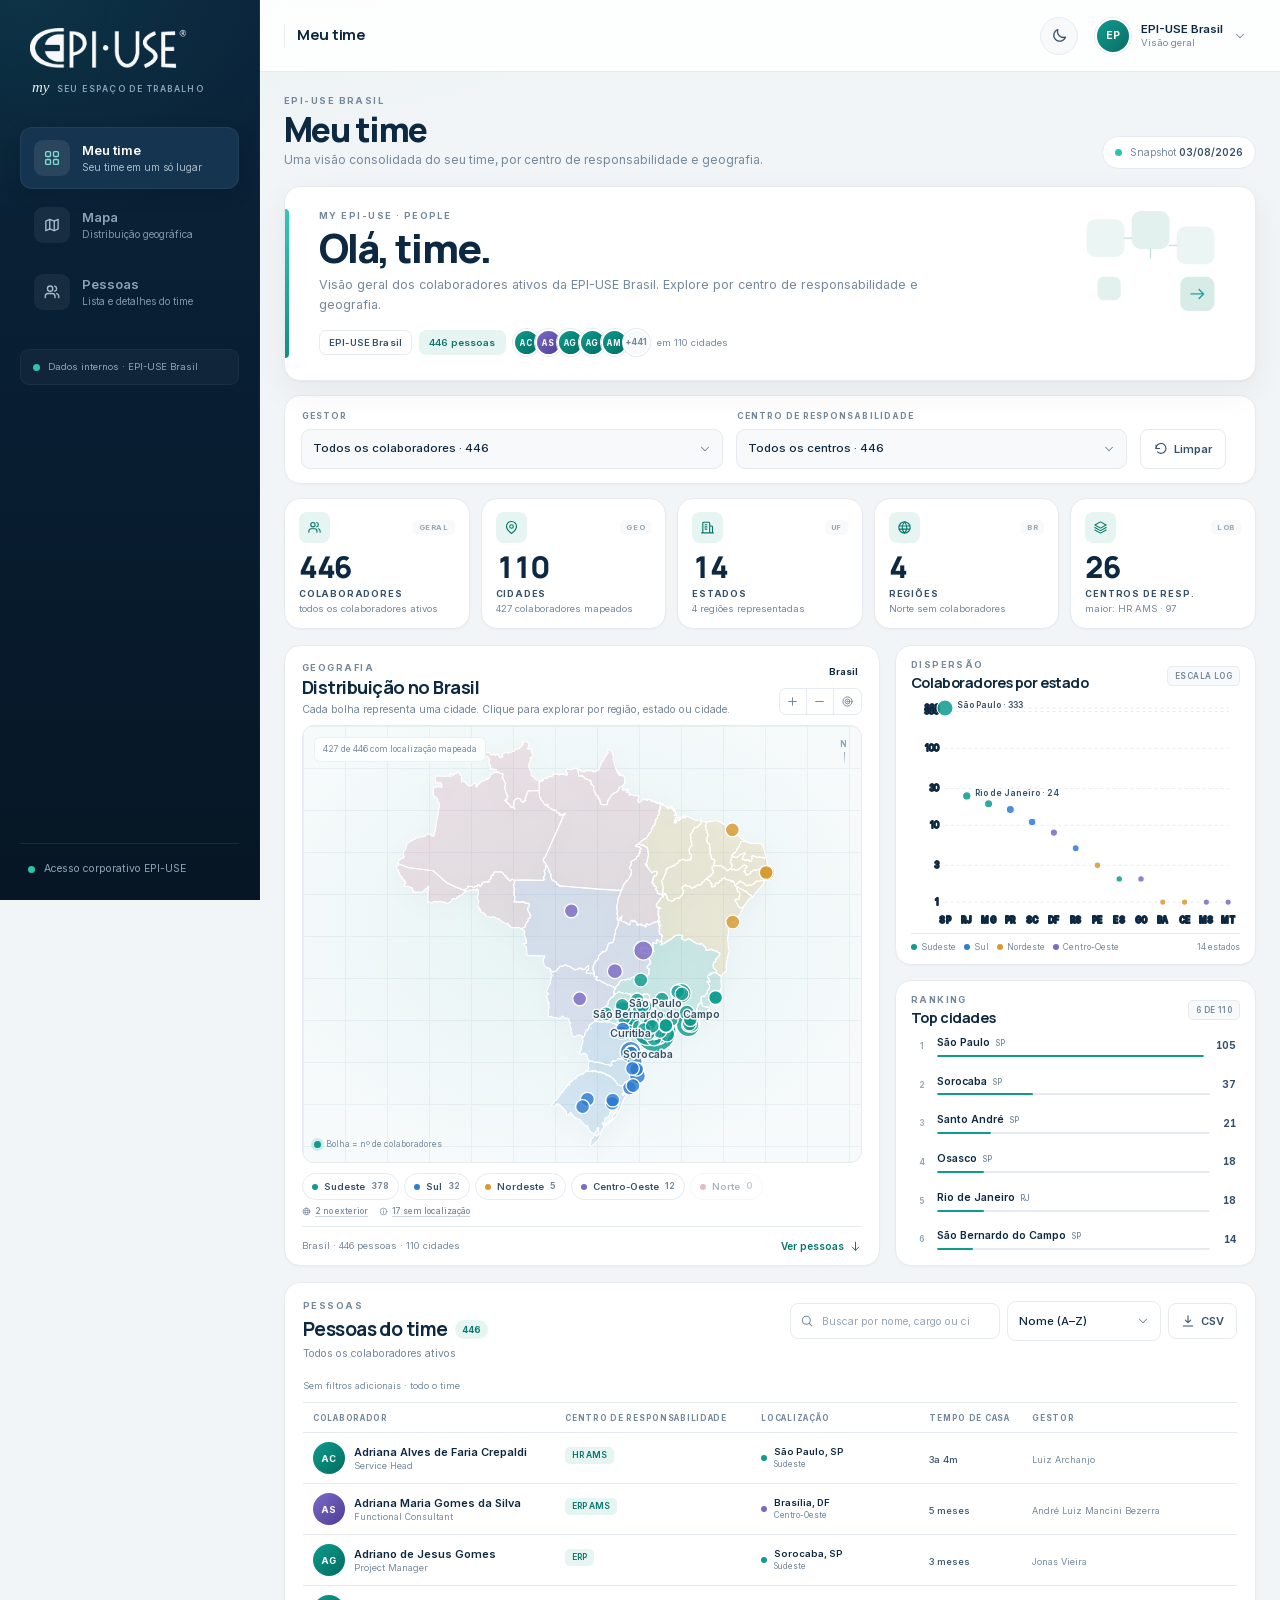
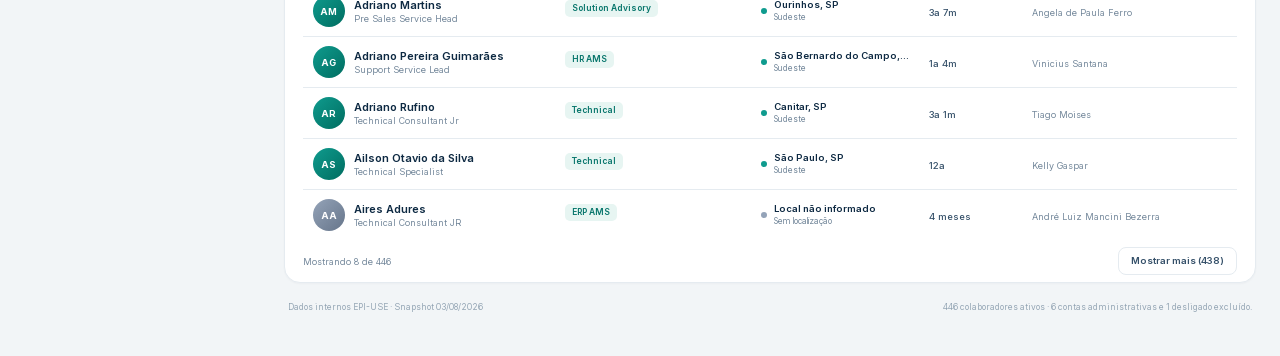
==== index.html @ ff72f1a7 "feat: dashboard people analytics Meu Time — EPI-USE Brasil" ====
<!doctype html>
<html lang="pt-BR">
<head>
  <meta charset="utf-8">
  <meta name="viewport" content="width=device-width, initial-scale=1">
  <meta name="theme-color" content="#081c2f">
  <title>Meu time · EPI-USE Brasil</title>
  <link rel="icon" href="assets/epiuse-logo.png">
  <link rel="stylesheet" href="assets/fonts/fonts.css">
  <link rel="stylesheet" href="styles.css">
</head>
<body>
  <svg class="icon-sprite" aria-hidden="true">
    <symbol id="i-grid" viewBox="0 0 24 24"><rect x="3.5" y="3.5" width="6.5" height="6.5" rx="1.6"/><rect x="14" y="3.5" width="6.5" height="6.5" rx="1.6"/><rect x="3.5" y="14" width="6.5" height="6.5" rx="1.6"/><rect x="14" y="14" width="6.5" height="6.5" rx="1.6"/></symbol>
    <symbol id="i-map" viewBox="0 0 24 24"><path d="M9 4.5 3.8 6.7v12.8L9 17.3l6 2.2 5.2-2.2V4.5L15 6.7 9 4.5Z"/><path d="M9 4.5v12.8M15 6.7v12.8"/></symbol>
    <symbol id="i-users" viewBox="0 0 24 24"><path d="M16 19.5v-1.7a3.8 3.8 0 0 0-3.8-3.8H6.8A3.8 3.8 0 0 0 3 17.8v1.7"/><circle cx="9.5" cy="7.5" r="3.5"/><path d="M21 19.5v-1.7a3.8 3.8 0 0 0-2.9-3.7M15.5 4.1a3.5 3.5 0 0 1 0 6.8"/></symbol>
    <symbol id="i-moon" viewBox="0 0 24 24"><path d="M20.5 14.3A8.5 8.5 0 0 1 9.7 3.5a8.5 8.5 0 1 0 10.8 10.8Z"/></symbol>
    <symbol id="i-sun" viewBox="0 0 24 24"><circle cx="12" cy="12" r="4"/><path d="M12 2v2M12 20v2M4.9 4.9l1.4 1.4M17.7 17.7l1.4 1.4M2 12h2M20 12h2M4.9 19.1l1.4-1.4M17.7 6.3l1.4-1.4"/></symbol>
    <symbol id="i-chevron-down" viewBox="0 0 24 24"><path d="m6 9 6 6 6-6"/></symbol>
    <symbol id="i-chevron-right" viewBox="0 0 24 24"><path d="m9 6 6 6-6 6"/></symbol>
    <symbol id="i-search" viewBox="0 0 24 24"><circle cx="10.8" cy="10.8" r="6.8"/><path d="m16 16 4.2 4.2"/></symbol>
    <symbol id="i-download" viewBox="0 0 24 24"><path d="M12 3v12M7.5 10.5 12 15l4.5-4.5M4 20.5h16"/></symbol>
    <symbol id="i-pin" viewBox="0 0 24 24"><path d="M20 10.3c0 5.2-8 11.2-8 11.2s-8-6-8-11.2a8 8 0 1 1 16 0Z"/><circle cx="12" cy="10.3" r="2.8"/></symbol>
    <symbol id="i-building" viewBox="0 0 24 24"><path d="M4.5 20.5V5.2a1.7 1.7 0 0 1 1.7-1.7h7.6a1.7 1.7 0 0 1 1.7 1.7v15.3M15.5 9.5h2.8a1.7 1.7 0 0 1 1.7 1.7v9.3M2.5 20.5h19"/><path d="M8 7.5h3M8 11h3M8 14.5h3"/></symbol>
    <symbol id="i-globe" viewBox="0 0 24 24"><circle cx="12" cy="12" r="9"/><path d="M3.5 9.5h17M3.5 14.5h17M12 3c2.4 2.5 3.6 5.5 3.6 9s-1.2 6.5-3.6 9c-2.4-2.5-3.6-5.5-3.6-9S9.6 5.5 12 3Z"/></symbol>
    <symbol id="i-layers" viewBox="0 0 24 24"><path d="m12 3 9 5-9 5-9-5 9-5Z"/><path d="m3 12 9 5 9-5M3 16l9 5 9-5"/></symbol>
    <symbol id="i-reset" viewBox="0 0 24 24"><path d="M3.5 11a8.5 8.5 0 1 1 2.5 6"/><path d="M3.5 5v6h6"/></symbol>
    <symbol id="i-menu" viewBox="0 0 24 24"><path d="M4 7h16M4 12h16M4 17h16"/></symbol>
    <symbol id="i-x" viewBox="0 0 24 24"><path d="m6 6 12 12M18 6 6 18"/></symbol>
    <symbol id="i-plus" viewBox="0 0 24 24"><path d="M12 5v14M5 12h14"/></symbol>
    <symbol id="i-minus" viewBox="0 0 24 24"><path d="M5 12h14"/></symbol>
    <symbol id="i-arrow-right" viewBox="0 0 24 24"><path d="M4 12h15M13 6l6 6-6 6"/></symbol>
    <symbol id="i-arrow-down" viewBox="0 0 24 24"><path d="M12 4v15M6 13l6 6 6-6"/></symbol>
    <symbol id="i-mail" viewBox="0 0 24 24"><rect x="3" y="5" width="18" height="14" rx="2.2"/><path d="m4 6.5 8 6 8-6"/></symbol>
    <symbol id="i-calendar" viewBox="0 0 24 24"><rect x="3.5" y="5" width="17" height="15.5" rx="2"/><path d="M8 3v4M16 3v4M3.5 9.5h17"/></symbol>
    <symbol id="i-briefcase" viewBox="0 0 24 24"><rect x="3" y="7.5" width="18" height="13" rx="2"/><path d="M8.5 7.5V5.7A1.7 1.7 0 0 1 10.2 4h3.6a1.7 1.7 0 0 1 1.7 1.7v1.8M3 12.5h18"/></symbol>
    <symbol id="i-check" viewBox="0 0 24 24"><path d="m5 12.5 4.5 4.5L19 7.5"/></symbol>
    <symbol id="i-copy" viewBox="0 0 24 24"><rect x="8" y="8" width="12" height="12" rx="2"/><path d="M16 8V6a2 2 0 0 0-2-2H6a2 2 0 0 0-2 2v8a2 2 0 0 0 2 2h2"/></symbol>
    <symbol id="i-info" viewBox="0 0 24 24"><circle cx="12" cy="12" r="9"/><path d="M12 10.5V17M12 7.2v.2"/></symbol>
    <symbol id="i-target" viewBox="0 0 24 24"><circle cx="12" cy="12" r="8.5"/><circle cx="12" cy="12" r="4.5"/><circle cx="12" cy="12" r="1"/></symbol>
  </svg>

  <div class="app">
    <aside class="sidebar" id="sidebar">
      <div class="brand">
        <img src="assets/epiuse-logo.png" alt="EPI-USE">
        <div class="brand-tagline"><em>my</em><span>SEU ESPAÇO DE TRABALHO</span></div>
      </div>

      <nav class="nav" aria-label="Navegação principal">
        <a class="nav-item active" href="#top">
          <span class="nav-icon"><svg><use href="#i-grid"/></svg></span>
          <span><strong>Meu time</strong><small>Seu time em um só lugar</small></span>
        </a>
        <a class="nav-item" href="#mapa">
          <span class="nav-icon"><svg><use href="#i-map"/></svg></span>
          <span><strong>Mapa</strong><small>Distribuição geográfica</small></span>
        </a>
        <a class="nav-item" href="#pessoas">
          <span class="nav-icon"><svg><use href="#i-users"/></svg></span>
          <span><strong>Pessoas</strong><small>Lista e detalhes do time</small></span>
        </a>
      </nav>

      <div class="sidebar-note">
        <span class="pulse-dot"></span>
        <span>Dados internos · EPI-USE Brasil</span>
      </div>
      <div class="sidebar-footer">
        <span class="status-dot"></span>
        <span>Acesso corporativo EPI-USE</span>
      </div>
    </aside>

    <div class="sidebar-overlay" id="sidebarOverlay" hidden></div>

    <div class="main">
      <header class="topbar">
        <div class="topbar-left">
          <button class="icon-btn menu-btn" id="menuBtn" aria-label="Abrir menu">
            <svg><use href="#i-menu"/></svg>
          </button>
          <img class="topbar-logo" src="assets/epiuse-logo.png" alt="EPI-USE">
          <div class="topbar-divider"></div>
          <span class="topbar-title">Meu time</span>
        </div>
        <div class="topbar-right">
          <button class="icon-btn theme-btn" id="themeBtn" aria-label="Alternar tema">
            <svg><use href="#i-moon" id="themeIcon"/></svg>
          </button>
          <div class="profile-wrap">
            <button class="profile" id="profileBtn" aria-haspopup="true" aria-expanded="false">
              <span class="avatar avatar-sm" id="headerAvatar">AM</span>
              <span class="profile-text">
                <strong id="headerName">Adriano Martins</strong>
                <small id="headerRole">Pre Sales Service Head</small>
              </span>
              <svg class="profile-chevron"><use href="#i-chevron-down"/></svg>
            </button>
            <div class="profile-popover" id="profilePopover" hidden>
              <div class="popover-eyebrow">SESSÃO DE DEMONSTRAÇÃO</div>
              <p>Você está visualizando o painel como <strong id="popoverName">Adriano Martins</strong>.</p>
              <button class="btn btn-soft btn-block" id="popoverChange">Alterar gestor</button>
            </div>
          </div>
        </div>
      </header>

      <main class="content" id="top">
        <div class="page-head">
          <div>
            <div class="eyebrow">EPI-USE BRASIL</div>
            <h1>Meu time</h1>
            <p>Uma visão consolidada do seu time, por centro de responsabilidade e geografia.</p>
          </div>
          <div class="page-head-meta">
            <span class="status-dot"></span>
            <span>Snapshot <strong id="snapshotLabel">03/08/2026</strong></span>
          </div>
        </div>

        <section class="hero card">
          <div class="hero-accent"></div>
          <div class="hero-body">
            <div class="eyebrow">MY EPI-USE · PEOPLE</div>
            <h2 id="heroGreeting">Olá, Adriano.</h2>
            <p id="heroSub">Seu time em um só lugar. Explore o mapa, filtre por centro de responsabilidade e conheça cada pessoa.</p>
            <div class="hero-tags">
              <span class="tag" id="heroRole">Pre Sales Service Head</span>
              <span class="tag tag-soft" id="heroCount">6 pessoas</span>
              <div class="avatar-stack" id="heroAvatars"></div>
              <span class="hero-caption" id="heroCaption">em 6 cidades</span>
            </div>
          </div>
          <div class="hero-art" aria-hidden="true">
            <svg viewBox="0 0 190 140" fill="none">
              <rect x="14" y="18" width="42" height="42" rx="10" fill="var(--hero-art-1)"/>
              <rect x="64" y="9" width="42" height="42" rx="10" fill="var(--hero-art-2)"/>
              <rect x="114" y="26" width="42" height="42" rx="10" fill="var(--hero-art-1)"/>
              <path d="M56 39h8M106 47h8M85 51v10" stroke="var(--hero-art-line)" stroke-width="1.5"/>
              <rect x="118" y="82" width="38" height="38" rx="9" fill="var(--hero-art-3)"/>
              <path d="M130 101h14m-5-5 5 5-5 5" stroke="var(--teal)" stroke-width="1.6" stroke-linecap="round" stroke-linejoin="round"/>
              <rect x="26" y="82" width="26" height="26" rx="7" fill="var(--hero-art-2)"/>
            </svg>
          </div>
        </section>

        <section class="filters card" aria-label="Filtros do time">
          <div class="field field-manager">
            <label for="managerSelect">Gestor</label>
            <div class="select-wrap">
              <select id="managerSelect"></select>
              <svg><use href="#i-chevron-down"/></svg>
            </div>
          </div>
          <div class="field field-lob">
            <label for="lobSelect">Centro de responsabilidade</label>
            <div class="select-wrap">
              <select id="lobSelect"></select>
              <svg><use href="#i-chevron-down"/></svg>
            </div>
          </div>
          <div class="field field-scope" id="scopeField">
            <label>Escopo do time</label>
            <div class="segmented" role="group" aria-label="Escopo do time">
              <button type="button" data-scope="full" class="active">Completo <span id="scopeFullCount">6</span></button>
              <button type="button" data-scope="direct">Direto <span id="scopeDirectCount">6</span></button>
            </div>
          </div>
          <button class="btn btn-ghost reset-btn" id="resetBtn" type="button">
            <svg><use href="#i-reset"/></svg>
            <span>Limpar</span>
          </button>
        </section>

        <section class="kpis" aria-label="Indicadores do time">
          <article class="kpi card">
            <div class="kpi-top"><span class="kpi-icon"><svg><use href="#i-users"/></svg></span><span class="kpi-chip" id="kpiPeopleChip">time</span></div>
            <div class="kpi-value" id="kpiPeople" data-value="0">0</div>
            <div class="kpi-label">Colaboradores</div>
            <div class="kpi-sub" id="kpiPeopleSub">no recorte atual</div>
          </article>
          <article class="kpi card">
            <div class="kpi-top"><span class="kpi-icon"><svg><use href="#i-pin"/></svg></span><span class="kpi-chip">geo</span></div>
            <div class="kpi-value" id="kpiCities" data-value="0">0</div>
            <div class="kpi-label">Cidades</div>
            <div class="kpi-sub" id="kpiCitiesSub">com localização</div>
          </article>
          <article class="kpi card">
            <div class="kpi-top"><span class="kpi-icon"><svg><use href="#i-building"/></svg></span><span class="kpi-chip">UF</span></div>
            <div class="kpi-value" id="kpiStates" data-value="0">0</div>
            <div class="kpi-label">Estados</div>
            <div class="kpi-sub" id="kpiStatesSub">distribuídos pelo país</div>
          </article>
          <article class="kpi card">
            <div class="kpi-top"><span class="kpi-icon"><svg><use href="#i-globe"/></svg></span><span class="kpi-chip">BR</span></div>
            <div class="kpi-value" id="kpiRegions" data-value="0">0</div>
            <div class="kpi-label">Regiões</div>
            <div class="kpi-sub" id="kpiRegionsSub">de 5 regiões</div>
          </article>
          <article class="kpi card">
            <div class="kpi-top"><span class="kpi-icon"><svg><use href="#i-layers"/></svg></span><span class="kpi-chip">LOB</span></div>
            <div class="kpi-value" id="kpiLobs" data-value="0">0</div>
            <div class="kpi-label">Centros de resp.</div>
            <div class="kpi-sub" id="kpiLobsSub">no recorte atual</div>
          </article>
        </section>

        <section class="main-grid">
          <section class="card map-card" id="mapa">
            <header class="card-head map-head">
              <div class="card-title-group">
                <div class="eyebrow">GEOGRAFIA</div>
                <h3>Distribuição no Brasil</h3>
                <p>Cada bolha representa uma cidade. Clique para explorar por região, estado ou cidade.</p>
              </div>
              <div class="map-actions">
                <div class="breadcrumb" id="mapBreadcrumb"></div>
                <div class="zoom-controls" aria-label="Controles do mapa">
                  <button type="button" id="zoomIn" aria-label="Aproximar"><svg><use href="#i-plus"/></svg></button>
                  <button type="button" id="zoomOut" aria-label="Afastar"><svg><use href="#i-minus"/></svg></button>
                  <button type="button" id="zoomReset" aria-label="Voltar ao Brasil"><svg><use href="#i-target"/></svg></button>
                </div>
              </div>
            </header>

            <div class="map-canvas" id="mapCanvas">
              <svg id="brazilMap" viewBox="0 0 720 780" preserveAspectRatio="xMidYMid meet" role="img" aria-label="Mapa do Brasil com a distribuição dos colaboradores"></svg>
              <div class="map-tooltip" id="mapTooltip"></div>
              <div class="map-note" id="mapNote"></div>
              <div class="map-compass" aria-hidden="true"><span>N</span><i></i></div>
              <div class="map-legend"><span class="legend-dot"></span>Bolha = nº de colaboradores</div>
              <div class="map-empty" id="mapEmpty" hidden>
                <svg><use href="#i-pin"/></svg>
                <strong>Sem colaboradores mapeados</strong>
                <span>Este recorte não possui localização no Brasil.</span>
              </div>
            </div>

            <div class="region-strip">
              <div class="region-chips" id="regionChips"></div>
              <div class="map-meta" id="mapMeta"></div>
            </div>

            <footer class="map-footer">
              <span id="mapDrillSummary"></span>
              <button type="button" class="link-btn" id="mapSeePeople">Ver pessoas <svg><use href="#i-arrow-down"/></svg></button>
            </footer>
          </section>

          <div class="side-stack">
            <section class="card scatter-card">
              <header class="card-head compact">
                <div>
                  <div class="eyebrow">DISPERSÃO</div>
                  <h3>Colaboradores por estado</h3>
                </div>
                <span class="hint">escala log</span>
              </header>
              <div class="scatter-canvas" id="scatterCanvas">
                <svg id="scatter" preserveAspectRatio="xMinYMin meet" role="img" aria-label="Dispersão de colaboradores por estado"></svg>
                <div class="chart-tooltip" id="scatterTooltip"></div>
              </div>
              <footer class="scatter-foot">
                <div class="scatter-legend" id="scatterLegend"></div>
                <span id="scatterNote"></span>
              </footer>
            </section>

            <section class="card cities-card">
              <header class="card-head compact">
                <div>
                  <div class="eyebrow">RANKING</div>
                  <h3>Top cidades</h3>
                </div>
                <span class="hint" id="citiesHint"></span>
              </header>
              <ol class="city-list" id="cityList"></ol>
            </section>
          </div>
        </section>

        <section class="card people-card" id="pessoas">
          <header class="people-head">
            <div class="people-title">
              <div class="eyebrow">PESSOAS</div>
              <h3><span id="peopleTitle">Pessoas do time</span> <span class="count-badge" id="peopleCount">0</span></h3>
              <p id="peopleSub"></p>
            </div>
            <div class="people-tools">
              <div class="search-box">
                <svg><use href="#i-search"/></svg>
                <input id="searchInput" type="search" placeholder="Buscar por nome, cargo ou cidade" autocomplete="off" aria-label="Buscar pessoas">
                <button type="button" class="search-clear" id="searchClear" aria-label="Limpar busca" hidden><svg><use href="#i-x"/></svg></button>
              </div>
              <div class="select-wrap mini">
                <select id="sortSelect" aria-label="Ordenar pessoas">
                  <option value="name">Nome (A–Z)</option>
                  <option value="city">Cidade (A–Z)</option>
                  <option value="tenure">Mais tempo de casa</option>
                  <option value="role">Cargo (A–Z)</option>
                </select>
                <svg><use href="#i-chevron-down"/></svg>
              </div>
              <button class="btn btn-ghost" id="exportBtn" type="button">
                <svg><use href="#i-download"/></svg>
                <span>CSV</span>
              </button>
            </div>
          </header>

          <div class="active-filters" id="activeFilters"></div>

          <div class="table-scroll">
            <table class="people-table">
              <thead>
                <tr>
                  <th>Colaborador</th>
                  <th>Centro de responsabilidade</th>
                  <th>Localização</th>
                  <th>Tempo de casa</th>
                  <th>Gestor</th>
                  <th><span class="sr-only">Ações</span></th>
                </tr>
              </thead>
              <tbody id="peopleBody"></tbody>
            </table>
          </div>

          <div class="empty-state" id="emptyState" hidden>
            <div class="empty-icon"><svg><use href="#i-search"/></svg></div>
            <strong>Nenhum colaborador encontrado</strong>
            <span>Ajuste os filtros ou limpe a busca para ver o time completo.</span>
            <button class="btn btn-soft" id="emptyReset" type="button">Limpar filtros</button>
          </div>

          <footer class="people-foot">
            <span id="peopleFootNote"></span>
            <button type="button" class="btn btn-ghost" id="loadMore" hidden>Mostrar mais</button>
          </footer>
        </section>

        <footer class="app-footer">
          <span>Dados internos EPI-USE · Snapshot <span id="footerSnapshot">03/08/2026</span></span>
          <span id="footerNote">446 colaboradores ativos · 6 contas administrativas e 1 desligado excluídos.</span>
        </footer>
      </main>
    </div>
  </div>

  <div class="drawer-backdrop" id="drawerBackdrop" hidden></div>
  <aside class="drawer" id="drawer" hidden aria-modal="true" role="dialog" aria-label="Detalhes do colaborador">
    <button type="button" class="drawer-close" id="drawerClose" aria-label="Fechar"><svg><use href="#i-x"/></svg></button>
    <div class="drawer-content" id="drawerContent"></div>
  </aside>

  <div class="toast" id="toast" role="status" aria-live="polite"></div>

  <script src="assets/geo.js"></script>
  <script src="data.js"></script>
  <script src="app.js"></script>
</body>
</html>
---- assets/fonts/fonts.css ----
@font-face {
  font-family: 'Inter';
  font-style: normal;
  font-weight: 100 900;
  font-display: swap;
  src: url('inter-var-latin.woff2') format('woff2');
  unicode-range: U+0000-00FF, U+0131, U+0152-0153, U+02BB-02BC, U+02C6, U+02DA, U+02DC, U+0304, U+0308, U+0329, U+2000-206F, U+20AC, U+2122, U+2191, U+2193, U+2212, U+2215, U+FEFF, U+FFFD;
}
@font-face {
  font-family: 'Manrope';
  font-style: normal;
  font-weight: 100 900;
  font-display: swap;
  src: url('manrope-var-latin.woff2') format('woff2');
  unicode-range: U+0000-00FF, U+0131, U+0152-0153, U+02BB-02BC, U+02C6, U+02DA, U+02DC, U+0304, U+0308, U+0329, U+2000-206F, U+20AC, U+2122, U+2191, U+2193, U+2212, U+2215, U+FEFF, U+FFFD;
}
---- styles.css ----
/* =========================================================
   EPI-USE · Meu time
   ========================================================= */

:root {
  --font-body: "Inter", -apple-system, BlinkMacSystemFont, "Segoe UI", sans-serif;
  --font-display: "Manrope", "Inter", -apple-system, sans-serif;

  --bg: #f2f5f7;
  --bg-deep: #edf1f4;
  --surface: #ffffff;
  --surface-2: #f7f9fa;
  --ink: #0d2942;
  --ink-2: #355069;
  --muted: #74889b;
  --muted-2: #95a6b5;
  --line: #e5ebf0;
  --line-strong: #d8e2e9;

  --teal: #0f9b8e;
  --teal-dark: #08766c;
  --teal-soft: #e7f5f2;
  --teal-soft-2: #d5eee8;
  --navy: #0d2942;
  --red: #e1213f;

  --row-hover: #f7fafb;
  --shadow: 0 1px 2px rgba(11, 35, 55, 0.035), 0 12px 34px rgba(11, 35, 55, 0.055);
  --shadow-soft: 0 1px 2px rgba(11, 35, 55, 0.03);
  --shadow-lg: 0 24px 70px rgba(5, 20, 34, 0.22);

  --radius: 16px;
  --radius-sm: 10px;

  --sidebar: #081c2f;
  --sidebar-2: #0a233a;
  --sidebar-ink: #dbe7f1;
  --sidebar-muted: #8da4b8;
  --sidebar-line: rgba(255, 255, 255, 0.08);

  --hero-art-1: #e9f4f2;
  --hero-art-2: #dff0ec;
  --hero-art-3: #d3ebe5;
  --hero-art-line: #bcdcd5;

  --map-ocean: #f6fafb;
  --map-grid: #e8f0f3;
  --map-state-border: #ffffff;
  --map-state-opacity: 0.15;
  --map-active-opacity: 0.34;
  --map-dim-opacity: 0.045;
  --bubble-stroke: #ffffff;
  --bubble-opacity: 0.82;

  --tooltip-bg: #0d2942;
  --tooltip-ink: #ffffff;
  --toast-bg: #0d2942;
  --toast-ink: #ffffff;

  --focus: 0 0 0 3px rgba(15, 155, 142, 0.18);
}

[data-theme="dark"] {
  --bg: #06121d;
  --bg-deep: #040e17;
  --surface: #0b1e2f;
  --surface-2: #0e2437;
  --ink: #edf4fa;
  --ink-2: #b9cada;
  --muted: #7e95a9;
  --muted-2: #627b90;
  --line: #19344d;
  --line-strong: #21415e;

  --teal: #2bc0af;
  --teal-dark: #62dcca;
  --teal-soft: #0e3032;
  --teal-soft-2: #123b3c;
  --navy: #e9f1f7;
  --red: #ff5570;

  --row-hover: #0e2437;
  --shadow: 0 1px 2px rgba(0, 0, 0, 0.25), 0 18px 46px rgba(0, 0, 0, 0.22);
  --shadow-soft: 0 1px 2px rgba(0, 0, 0, 0.18);
  --shadow-lg: 0 24px 70px rgba(0, 0, 0, 0.45);

  --hero-art-1: #0f2d3b;
  --hero-art-2: #113540;
  --hero-art-3: #143a41;
  --hero-art-line: #1b4a50;

  --map-ocean: #071a29;
  --map-grid: #0d2234;
  --map-state-border: #0b1f30;
  --map-state-opacity: 0.26;
  --map-active-opacity: 0.52;
  --map-dim-opacity: 0.055;
  --bubble-stroke: #071a29;
  --bubble-opacity: 0.88;

  --tooltip-bg: #e9f1f7;
  --tooltip-ink: #0d2942;
  --toast-bg: #e9f1f7;
  --toast-ink: #0d2942;

  --focus: 0 0 0 3px rgba(43, 192, 175, 0.24);
}

*,
*::before,
*::after {
  box-sizing: border-box;
}

[hidden] {
  display: none !important;
}

body.no-scroll {
  overflow: hidden;
}

html {
  scroll-behavior: smooth;
}

body {
  margin: 0;
  min-height: 100vh;
  background:
    radial-gradient(1100px 560px at 15% -8%, rgba(15, 155, 142, 0.055), transparent 62%),
    var(--bg);
  color: var(--ink);
  font-family: var(--font-body);
  font-size: 13px;
  line-height: 1.5;
  -webkit-font-smoothing: antialiased;
  -moz-osx-font-smoothing: grayscale;
}

button,
input,
select {
  font: inherit;
  color: inherit;
}

button {
  cursor: pointer;
}

a {
  color: inherit;
  text-decoration: none;
}

ul,
ol {
  margin: 0;
  padding: 0;
  list-style: none;
}

img {
  display: block;
  max-width: 100%;
}

svg {
  display: block;
  width: 18px;
  height: 18px;
  fill: none;
  stroke: currentColor;
  stroke-width: 1.8;
  stroke-linecap: round;
  stroke-linejoin: round;
}

.icon-sprite {
  position: absolute !important;
  width: 0 !important;
  height: 0 !important;
  overflow: hidden;
}

.sr-only {
  position: absolute;
  width: 1px;
  height: 1px;
  padding: 0;
  margin: -1px;
  overflow: hidden;
  clip: rect(0, 0, 0, 0);
  white-space: nowrap;
  border: 0;
}

::selection {
  background: var(--teal-soft-2);
  color: var(--ink);
}

/* ---------------------------------------------------------
   App shell
   --------------------------------------------------------- */

.app {
  min-height: 100vh;
}

.sidebar {
  position: fixed;
  inset: 0 auto 0 0;
  z-index: 50;
  display: flex;
  flex-direction: column;
  width: 280px;
  padding: 28px 20px 20px;
  color: var(--sidebar-ink);
  background:
    radial-gradient(420px 320px at 10% 0%, rgba(43, 192, 175, 0.10), transparent 70%),
    linear-gradient(180deg, var(--sidebar-2) 0%, var(--sidebar) 58%, #061624 100%);
  border-right: 1px solid rgba(255, 255, 255, 0.035);
}

.brand {
  padding: 0 10px 28px;
}

.brand img {
  width: 156px;
  height: auto;
  filter: brightness(0) invert(1);
  opacity: 0.97;
}

.brand-tagline {
  display: flex;
  align-items: baseline;
  gap: 7px;
  margin-top: 8px;
  padding-left: 2px;
}

.brand-tagline em {
  font-family: Georgia, "Times New Roman", serif;
  font-size: 15px;
  font-style: italic;
  color: #ffffff;
  opacity: 0.92;
}

.brand-tagline span {
  font-size: 8.5px;
  font-weight: 600;
  letter-spacing: 0.17em;
  color: var(--sidebar-muted);
  white-space: nowrap;
}

.nav {
  display: flex;
  flex-direction: column;
  gap: 5px;
}

.nav-item {
  display: flex;
  gap: 12px;
  align-items: center;
  padding: 12px 13px;
  border-radius: 12px;
  color: var(--sidebar-muted);
  border: 1px solid transparent;
  transition: background 0.18s ease, color 0.18s ease, border-color 0.18s ease;
}

.nav-item:hover {
  color: var(--sidebar-ink);
  background: rgba(255, 255, 255, 0.045);
}

.nav-item.active {
  color: #ffffff;
  background: #15344f;
  border-color: rgba(255, 255, 255, 0.055);
  box-shadow: 0 6px 18px rgba(0, 0, 0, 0.12);
}

.nav-icon {
  display: grid;
  place-items: center;
  flex: 0 0 auto;
  width: 36px;
  height: 36px;
  border-radius: 9px;
  background: rgba(255, 255, 255, 0.06);
  color: #a9bccd;
}

.nav-item.active .nav-icon {
  color: #7fe0d2;
  background: rgba(255, 255, 255, 0.09);
}

.nav-icon svg {
  width: 18px;
  height: 18px;
}

.nav-item strong {
  display: block;
  font-size: 13px;
  font-weight: 600;
  line-height: 1.25;
}

.nav-item small {
  display: block;
  margin-top: 3px;
  font-size: 10px;
  line-height: 1.3;
  color: #7f97ab;
}

.nav-item.active small {
  color: #a9bdcd;
}

.sidebar-note {
  display: flex;
  gap: 8px;
  align-items: center;
  margin-top: 26px;
  padding: 10px 12px;
  border-radius: 9px;
  background: rgba(255, 255, 255, 0.035);
  border: 1px solid rgba(255, 255, 255, 0.045);
  font-size: 9.5px;
  color: #8fa6b9;
}

.pulse-dot,
.status-dot {
  display: inline-block;
  flex: 0 0 auto;
  width: 7px;
  height: 7px;
  border-radius: 50%;
  background: #2fc3ae;
}

.pulse-dot {
  box-shadow: 0 0 0 0 rgba(47, 195, 174, 0.45);
  animation: pulse 2.6s infinite;
}

@keyframes pulse {
  0% { box-shadow: 0 0 0 0 rgba(47, 195, 174, 0.4); }
  65% { box-shadow: 0 0 0 7px rgba(47, 195, 174, 0); }
  100% { box-shadow: 0 0 0 0 rgba(47, 195, 174, 0); }
}

.sidebar-footer {
  display: flex;
  gap: 9px;
  align-items: center;
  margin-top: auto;
  padding: 17px 8px 3px;
  border-top: 1px solid var(--sidebar-line);
  font-size: 10.5px;
  color: #8da4b8;
}

.sidebar-overlay {
  position: fixed;
  inset: 0;
  z-index: 45;
  background: rgba(4, 16, 26, 0.48);
  backdrop-filter: blur(2px);
}

.main {
  min-height: 100vh;
  margin-left: 280px;
}

/* ---------------------------------------------------------
   Topbar
   --------------------------------------------------------- */

.topbar {
  position: sticky;
  top: 0;
  z-index: 40;
  display: flex;
  align-items: center;
  justify-content: space-between;
  height: 72px;
  padding: 0 30px;
  background: color-mix(in srgb, var(--surface) 86%, transparent);
  border-bottom: 1px solid var(--line);
  backdrop-filter: blur(16px);
  -webkit-backdrop-filter: blur(16px);
}

.topbar-left,
.topbar-right {
  display: flex;
  align-items: center;
}

.topbar-left {
  gap: 12px;
}

.topbar-right {
  gap: 12px;
}

.menu-btn {
  display: none !important;
}

.topbar-logo {
  display: none;
  width: 104px;
  height: auto;
}

[data-theme="dark"] .topbar-logo {
  filter: brightness(0) invert(1);
}

.topbar-divider {
  width: 1px;
  height: 24px;
  background: var(--line);
}

.topbar-title {
  font-family: var(--font-display);
  font-size: 15px;
  font-weight: 700;
  letter-spacing: -0.02em;
}

.icon-btn {
  display: inline-grid;
  place-items: center;
  width: 38px;
  height: 38px;
  padding: 0;
  border: 1px solid var(--line);
  border-radius: 50%;
  background: var(--surface);
  color: var(--ink-2);
  transition: background 0.16s ease, border-color 0.16s ease, color 0.16s ease, transform 0.16s ease;
}

.icon-btn:hover {
  border-color: var(--line-strong);
  background: var(--surface-2);
  color: var(--ink);
  transform: translateY(-1px);
}

.icon-btn svg {
  width: 17px;
  height: 17px;
}

.theme-btn {
  background: var(--surface-2);
}

.profile-wrap {
  position: relative;
}

.profile {
  display: flex;
  align-items: center;
  gap: 10px;
  padding: 4px 8px 4px 4px;
  border: 1px solid transparent;
  border-radius: 999px;
  background: transparent;
  text-align: left;
  transition: background 0.16s ease, border-color 0.16s ease;
}

.profile:hover,
.profile[aria-expanded="true"] {
  background: var(--surface-2);
  border-color: var(--line);
}

.avatar {
  display: inline-grid;
  place-items: center;
  flex: 0 0 auto;
  width: 36px;
  height: 36px;
  border-radius: 50%;
  color: #ffffff;
  background: linear-gradient(135deg, #169e90, #0a6d65);
  font-size: 11px;
  font-weight: 700;
  letter-spacing: 0.02em;
  user-select: none;
}

.avatar-sm {
  width: 36px;
  height: 36px;
  border: 2px solid var(--surface);
  box-shadow: 0 0 0 1px var(--line);
  font-size: 10.5px;
}

.profile-text {
  display: flex;
  flex-direction: column;
  gap: 1px;
  min-width: 0;
}

.profile-text strong {
  max-width: 175px;
  overflow: hidden;
  font-size: 11.5px;
  font-weight: 600;
  line-height: 1.25;
  text-overflow: ellipsis;
  white-space: nowrap;
}

.profile-text small {
  max-width: 175px;
  overflow: hidden;
  font-size: 9.5px;
  color: var(--muted);
  line-height: 1.3;
  text-overflow: ellipsis;
  white-space: nowrap;
}

.profile-chevron {
  width: 14px;
  height: 14px;
  color: var(--muted);
  transition: transform 0.18s ease;
}

.profile[aria-expanded="true"] .profile-chevron {
  transform: rotate(180deg);
}

.profile-popover {
  position: absolute;
  top: calc(100% + 10px);
  right: 0;
  z-index: 60;
  width: 260px;
  padding: 16px;
  border: 1px solid var(--line);
  border-radius: 13px;
  background: var(--surface);
  box-shadow: var(--shadow-lg);
  animation: popIn 0.16s ease both;
}

@keyframes popIn {
  from { opacity: 0; transform: translateY(-4px) scale(0.985); }
  to { opacity: 1; transform: none; }
}

.popover-eyebrow {
  font-size: 8.5px;
  font-weight: 700;
  letter-spacing: 0.13em;
  color: var(--muted);
}

.profile-popover p {
  margin: 7px 0 13px;
  font-size: 11.5px;
  line-height: 1.5;
  color: var(--ink-2);
}

/* ---------------------------------------------------------
   Content
   --------------------------------------------------------- */

.content {
  width: 100%;
  max-width: 1510px;
  margin: 0 auto;
  padding: 24px 30px 34px;
}

.page-head {
  display: flex;
  align-items: flex-end;
  justify-content: space-between;
  gap: 20px;
  margin-bottom: 17px;
}

.eyebrow {
  font-size: 9px;
  font-weight: 700;
  letter-spacing: 0.16em;
  line-height: 1.2;
  text-transform: uppercase;
  color: var(--muted);
}

.page-head h1 {
  margin: 5px 0 5px;
  font-family: var(--font-display);
  font-size: 34px;
  font-weight: 800;
  letter-spacing: -0.045em;
  line-height: 1;
}

.page-head p {
  margin: 0;
  font-size: 12px;
  color: var(--muted);
}

.page-head-meta {
  display: flex;
  align-items: center;
  gap: 8px;
  padding: 8px 12px;
  border: 1px solid var(--line);
  border-radius: 999px;
  background: var(--surface);
  color: var(--muted);
  font-size: 10px;
  white-space: nowrap;
}

.page-head-meta strong {
  color: var(--ink-2);
  font-weight: 600;
}

.card {
  background: var(--surface);
  border: 1px solid var(--line);
  border-radius: var(--radius);
  box-shadow: var(--shadow-soft);
}

/* ---------------------------------------------------------
   Hero
   --------------------------------------------------------- */

.hero {
  position: relative;
  display: flex;
  align-items: center;
  min-height: 142px;
  margin-bottom: 14px;
  padding: 24px 30px 24px 34px;
  overflow: hidden;
  box-shadow: var(--shadow);
}

.hero-accent {
  position: absolute;
  top: 22px;
  bottom: 22px;
  left: 0;
  width: 4px;
  border-radius: 0 4px 4px 0;
  background: linear-gradient(180deg, #2fc9b7 0%, #0f8f83 100%);
}

.hero-body {
  position: relative;
  z-index: 2;
  max-width: 760px;
}

.hero h2 {
  margin: 6px 0 7px;
  font-family: var(--font-display);
  font-size: 40px;
  font-weight: 800;
  letter-spacing: -0.048em;
  line-height: 1.02;
}

.hero p {
  max-width: 650px;
  margin: 0;
  color: var(--muted);
  font-size: 12.5px;
  line-height: 1.55;
}

.hero-tags {
  display: flex;
  flex-wrap: wrap;
  align-items: center;
  gap: 7px;
  margin-top: 15px;
}

.tag {
  display: inline-flex;
  align-items: center;
  min-height: 25px;
  padding: 4px 9px;
  border: 1px solid var(--line);
  border-radius: 7px;
  background: var(--surface);
  color: var(--ink-2);
  font-size: 9.5px;
  font-weight: 600;
  letter-spacing: 0.015em;
}

.tag-soft {
  border-color: transparent;
  background: var(--teal-soft);
  color: var(--teal-dark);
}

.avatar-stack {
  display: flex;
  align-items: center;
  padding-left: 5px;
}

.avatar-stack .avatar {
  width: 27px;
  height: 27px;
  margin-left: -5px;
  border: 2px solid var(--surface);
  font-size: 8px;
  box-shadow: 0 0 0 1px var(--line);
}

.avatar-stack .avatar.more {
  background: var(--surface-2);
  color: var(--muted);
  font-size: 8.5px;
  font-weight: 700;
}

.hero-caption {
  font-size: 9.5px;
  color: var(--muted);
}

.hero-art {
  position: absolute;
  top: 16px;
  right: 22px;
  width: 190px;
  height: 140px;
  opacity: 0.9;
  pointer-events: none;
}

.hero-art svg {
  width: 100%;
  height: 100%;
}

.hero-art rect {
  stroke: none;
}

/* ---------------------------------------------------------
   Filters
   --------------------------------------------------------- */

.filters {
  display: grid;
  grid-template-columns: minmax(230px, 1.35fr) minmax(210px, 1.25fr) auto auto;
  gap: 13px;
  align-items: end;
  margin-bottom: 14px;
  padding: 14px 16px;
}

.field {
  min-width: 0;
}

.field > label {
  display: block;
  margin: 0 0 6px 1px;
  font-size: 8.5px;
  font-weight: 700;
  letter-spacing: 0.12em;
  text-transform: uppercase;
  color: var(--muted);
}

.select-wrap {
  position: relative;
}

.select-wrap > svg {
  position: absolute;
  top: 50%;
  right: 11px;
  width: 14px;
  height: 14px;
  color: var(--muted);
  pointer-events: none;
  transform: translateY(-50%);
}

select {
  width: 100%;
  height: 40px;
  padding: 0 34px 0 11px;
  border: 1px solid var(--line);
  border-radius: 9px;
  outline: 0;
  background: var(--surface-2);
  color: var(--ink);
  font-size: 11.5px;
  font-weight: 500;
  appearance: none;
  cursor: pointer;
  transition: border-color 0.16s ease, box-shadow 0.16s ease, background 0.16s ease;
}

select:hover {
  border-color: var(--line-strong);
}

select:focus {
  border-color: var(--teal);
  box-shadow: var(--focus);
}

.select-wrap.mini select {
  width: 154px;
  background: var(--surface);
}

.segmented {
  display: flex;
  gap: 2px;
  height: 40px;
  padding: 3px;
  border: 1px solid var(--line);
  border-radius: 9px;
  background: var(--surface-2);
}

.segmented button {
  display: flex;
  align-items: center;
  gap: 5px;
  padding: 0 10px;
  border: 0;
  border-radius: 6px;
  background: transparent;
  color: var(--muted);
  font-size: 10.5px;
  font-weight: 600;
  white-space: nowrap;
  transition: background 0.16s ease, color 0.16s ease, box-shadow 0.16s ease;
}

.segmented button span {
  padding: 1px 5px;
  border-radius: 999px;
  background: var(--line);
  color: var(--muted);
  font-size: 8.5px;
  font-weight: 700;
  line-height: 1.4;
}

.segmented button.active {
  background: var(--surface);
  color: var(--ink);
  box-shadow: 0 1px 4px rgba(11, 35, 55, 0.09);
}

.segmented button.active span {
  background: var(--teal-soft);
  color: var(--teal-dark);
}

.segmented button:disabled,
.segmented.is-disabled button {
  cursor: not-allowed;
  opacity: 0.45;
}

.btn {
  display: inline-flex;
  align-items: center;
  justify-content: center;
  gap: 6px;
  height: 36px;
  padding: 0 12px;
  border: 1px solid transparent;
  border-radius: 8px;
  background: var(--teal);
  color: #ffffff;
  font-size: 11px;
  font-weight: 600;
  white-space: nowrap;
  transition: background 0.16s ease, border-color 0.16s ease, color 0.16s ease, transform 0.16s ease;
}

.btn:hover {
  background: var(--teal-dark);
}

.btn:active {
  transform: translateY(1px);
}

.btn svg {
  width: 14px;
  height: 14px;
}

.btn-ghost {
  border-color: var(--line);
  background: var(--surface);
  color: var(--ink-2);
}

.btn-ghost:hover {
  border-color: var(--line-strong);
  background: var(--surface-2);
  color: var(--ink);
}

.btn-soft {
  border-color: transparent;
  background: var(--teal-soft);
  color: var(--teal-dark);
}

.btn-soft:hover {
  background: var(--teal-soft-2);
}

.btn-block {
  width: 100%;
}

.reset-btn {
  height: 40px;
  padding: 0 13px;
}

.reset-btn span {
  display: inline;
}

.link-btn {
  display: inline-flex;
  align-items: center;
  gap: 5px;
  padding: 0;
  border: 0;
  background: transparent;
  color: var(--teal-dark);
  font-size: 10px;
  font-weight: 600;
}

.link-btn svg {
  width: 13px;
  height: 13px;
  transition: transform 0.16s ease;
}

.link-btn:hover svg {
  transform: translateY(2px);
}

/* ---------------------------------------------------------
   KPIs
   --------------------------------------------------------- */

.kpis {
  display: grid;
  grid-template-columns: repeat(5, minmax(0, 1fr));
  gap: 11px;
  margin-bottom: 16px;
}

.kpi {
  position: relative;
  min-width: 0;
  padding: 13px 14px 12px;
  overflow: hidden;
  transition: transform 0.18s ease, box-shadow 0.18s ease;
}

.kpi:hover {
  transform: translateY(-2px);
  box-shadow: var(--shadow);
}

.kpi-top {
  display: flex;
  align-items: center;
  justify-content: space-between;
  gap: 8px;
}

.kpi-icon {
  display: grid;
  place-items: center;
  width: 31px;
  height: 31px;
  border-radius: 8px;
  background: var(--teal-soft);
  color: var(--teal-dark);
}

.kpi-icon svg {
  width: 15px;
  height: 15px;
}

.kpi-chip {
  padding: 2px 6px;
  border-radius: 5px;
  background: var(--surface-2);
  color: var(--muted-2);
  font-size: 7.5px;
  font-weight: 700;
  letter-spacing: 0.08em;
  text-transform: uppercase;
}

.kpi-value {
  margin-top: 9px;
  font-family: var(--font-display);
  font-size: 30px;
  font-weight: 800;
  letter-spacing: -0.05em;
  line-height: 1;
  color: var(--ink);
  font-variant-numeric: tabular-nums;
}

.kpi-label {
  margin-top: 5px;
  font-size: 9px;
  font-weight: 700;
  letter-spacing: 0.09em;
  text-transform: uppercase;
  color: var(--ink-2);
}

.kpi-sub {
  margin-top: 3px;
  overflow: hidden;
  color: var(--muted);
  font-size: 9.5px;
  line-height: 1.35;
  text-overflow: ellipsis;
  white-space: nowrap;
}

/* ---------------------------------------------------------
   Main grid
   --------------------------------------------------------- */

.main-grid {
  display: grid;
  grid-template-columns: minmax(0, 1.65fr) minmax(330px, 1fr);
  gap: 15px;
  align-items: stretch;
  margin-bottom: 16px;
}

.side-stack {
  display: flex;
  flex-direction: column;
  gap: 15px;
  min-width: 0;
}

.card-head {
  display: flex;
  align-items: flex-start;
  justify-content: space-between;
  gap: 14px;
}

.card-title-group {
  min-width: 0;
}

.card-head h3 {
  margin: 3px 0 3px;
  font-family: var(--font-display);
  font-size: 18px;
  font-weight: 700;
  letter-spacing: -0.03em;
  line-height: 1.2;
}

.card-head p {
  max-width: 520px;
  margin: 0;
  color: var(--muted);
  font-size: 10.5px;
  line-height: 1.45;
}

.card-head.compact {
  align-items: center;
}

.card-head.compact h3 {
  margin-bottom: 0;
  font-size: 14.5px;
}

.hint {
  flex: 0 0 auto;
  padding: 3px 7px;
  border: 1px solid var(--line);
  border-radius: 5px;
  background: var(--surface-2);
  color: var(--muted);
  font-size: 8px;
  font-weight: 600;
  letter-spacing: 0.05em;
  text-transform: uppercase;
  white-space: nowrap;
}

/* ---------------------------------------------------------
   Map
   --------------------------------------------------------- */

.map-card {
  display: flex;
  flex-direction: column;
  min-width: 0;
  padding: 17px 17px 0;
  overflow: hidden;
}

.map-head {
  min-height: 58px;
}

.map-actions {
  display: flex;
  flex: 0 0 auto;
  flex-direction: column;
  align-items: flex-end;
  gap: 7px;
}

.breadcrumb {
  display: flex;
  flex-wrap: wrap;
  align-items: center;
  justify-content: flex-end;
  gap: 2px;
  min-height: 16px;
  font-size: 9px;
  color: var(--muted);
}

.breadcrumb button {
  padding: 2px 4px;
  border: 0;
  border-radius: 4px;
  background: transparent;
  color: var(--muted);
  font-size: 9px;
  font-weight: 500;
}

.breadcrumb button:hover {
  background: var(--surface-2);
  color: var(--ink);
}

.breadcrumb button.is-current {
  color: var(--ink);
  font-weight: 700;
}

.breadcrumb .sep {
  color: var(--muted-2);
  font-size: 8px;
}

.zoom-controls {
  display: flex;
  overflow: hidden;
  border: 1px solid var(--line);
  border-radius: 7px;
  background: var(--surface);
}

.zoom-controls button {
  display: grid;
  place-items: center;
  width: 27px;
  height: 25px;
  padding: 0;
  border: 0;
  border-right: 1px solid var(--line);
  background: transparent;
  color: var(--muted);
  transition: background 0.14s ease, color 0.14s ease;
}

.zoom-controls button:last-child {
  border-right: 0;
}

.zoom-controls button:hover {
  background: var(--surface-2);
  color: var(--ink);
}

.zoom-controls button:disabled {
  opacity: 0.35;
  cursor: not-allowed;
}

.zoom-controls svg {
  width: 13px;
  height: 13px;
}

#brazilMap {
  cursor: grab;
}

#brazilMap.is-panning {
  cursor: grabbing;
}

.map-canvas {
  position: relative;
  flex: 0 0 auto;
  height: 438px;
  margin-top: 4px;
  overflow: hidden;
  border: 1px solid var(--line);
  border-radius: 12px;
  background:
    radial-gradient(480px 380px at 48% 46%, rgba(15, 155, 142, 0.075), transparent 68%),
    linear-gradient(var(--map-grid) 1px, transparent 1px),
    linear-gradient(90deg, var(--map-grid) 1px, transparent 1px),
    var(--map-ocean);
  background-size: auto, 42px 42px, 42px 42px, auto;
}

#brazilMap {
  width: 100%;
  height: 100%;
  overflow: visible;
  touch-action: none;
  user-select: none;
}

.map-note {
  position: absolute;
  top: 11px;
  left: 11px;
  z-index: 3;
  padding: 5px 8px;
  border: 1px solid color-mix(in srgb, var(--line) 75%, transparent);
  border-radius: 6px;
  background: color-mix(in srgb, var(--surface) 78%, transparent);
  color: var(--muted);
  font-size: 8.5px;
  pointer-events: none;
  backdrop-filter: blur(7px);
}

.map-compass {
  position: absolute;
  top: 12px;
  right: 13px;
  z-index: 3;
  display: flex;
  flex-direction: column;
  align-items: center;
  gap: 2px;
  color: var(--muted-2);
  font-size: 8px;
  font-weight: 700;
  letter-spacing: 0.08em;
}

.map-compass {
  pointer-events: none;
}

.map-compass i {
  display: block;
  width: 1px;
  height: 13px;
  background: linear-gradient(180deg, var(--muted-2), transparent);
}

.map-legend {
  position: absolute;
  bottom: 11px;
  left: 11px;
  z-index: 3;
  display: flex;
  align-items: center;
  gap: 5px;
  color: var(--muted);
  font-size: 8.5px;
  pointer-events: none;
}

.legend-dot {
  width: 7px;
  height: 7px;
  border-radius: 50%;
  background: var(--teal);
  box-shadow: 0 0 0 3px color-mix(in srgb, var(--teal) 16%, transparent);
}

.map-tooltip,
.chart-tooltip {
  position: absolute;
  z-index: 20;
  max-width: 230px;
  padding: 8px 10px;
  border-radius: 8px;
  background: var(--tooltip-bg);
  color: var(--tooltip-ink);
  box-shadow: 0 10px 26px rgba(4, 16, 26, 0.22);
  font-size: 10px;
  line-height: 1.45;
  pointer-events: none;
  opacity: 0;
  transform: translate(-50%, calc(-100% - 10px)) scale(0.98);
  transition: opacity 0.1s ease;
}

.map-tooltip.visible,
.chart-tooltip.visible {
  opacity: 1;
}

.map-tooltip strong,
.chart-tooltip strong {
  display: block;
  margin-bottom: 2px;
  font-size: 11px;
  font-weight: 700;
}

.map-tooltip .tip-muted,
.chart-tooltip .tip-muted {
  color: color-mix(in srgb, var(--tooltip-ink) 64%, transparent);
}

.map-tooltip .tip-row,
.chart-tooltip .tip-row {
  display: flex;
  align-items: center;
  justify-content: space-between;
  gap: 12px;
  margin-top: 3px;
}

.map-tooltip .tip-dot,
.chart-tooltip .tip-dot {
  display: inline-block;
  width: 6px;
  height: 6px;
  margin-right: 4px;
  border-radius: 50%;
}

.map-empty {
  pointer-events: none;
  position: absolute;
  top: 50%;
  left: 50%;
  z-index: 4;
  display: flex;
  flex-direction: column;
  align-items: center;
  gap: 4px;
  width: 230px;
  padding: 18px;
  border: 1px solid var(--line);
  border-radius: 12px;
  background: color-mix(in srgb, var(--surface) 92%, transparent);
  box-shadow: var(--shadow);
  text-align: center;
  transform: translate(-50%, -50%);
  backdrop-filter: blur(8px);
}

.map-empty svg {
  width: 20px;
  height: 20px;
  margin-bottom: 2px;
  color: var(--teal);
}

.map-empty strong {
  font-size: 11.5px;
}

.map-empty span {
  color: var(--muted);
  font-size: 9.5px;
  line-height: 1.4;
}

/* SVG map elements */

.state-path {
  fill: var(--state-fill);
  fill-opacity: var(--map-state-opacity);
  stroke: var(--map-state-border);
  stroke-width: 1.15;
  stroke-linejoin: round;
  cursor: pointer;
  transition: fill-opacity 0.16s ease;
}

.state-path:hover {
  fill-opacity: calc(var(--map-state-opacity) + 0.11);
}

.state-path.is-active {
  fill-opacity: var(--map-active-opacity);
}

.state-path.is-dim {
  fill-opacity: var(--map-dim-opacity);
  pointer-events: none;
}

.state-path.is-selected {
  fill-opacity: calc(var(--map-active-opacity) + 0.16);
  stroke: var(--ink-2);
}

.states-group {
  filter: drop-shadow(0 10px 16px rgba(9, 31, 49, 0.08));
}

[data-theme="dark"] .states-group {
  filter: drop-shadow(0 12px 20px rgba(0, 0, 0, 0.28));
}

.city-halo {
  fill: none;
  stroke: var(--bubble-fill);
  stroke-opacity: 0.22;
  pointer-events: none;
}

.city-bubble {
  fill: var(--bubble-fill);
  fill-opacity: var(--bubble-opacity);
  stroke: var(--bubble-stroke);
  stroke-width: 1.35;
  cursor: pointer;
  transition: fill-opacity 0.14s ease;
}

.city-bubble:hover,
.city-bubble.is-active {
  fill-opacity: 1;
}

.city-bubble.is-active {
  stroke-width: 2.4;
}

.city-bubble.is-muted {
  fill-opacity: 0.2;
}

.city-label {
  fill: var(--ink-2);
  font-family: var(--font-body);
  font-size: 10px;
  font-weight: 600;
  letter-spacing: -0.01em;
  paint-order: stroke;
  stroke: var(--map-ocean);
  stroke-width: 3px;
  stroke-linejoin: round;
  pointer-events: none;
}

.city-label.is-active {
  fill: var(--ink);
  font-weight: 700;
}

.city-bubble,
.city-halo,
.city-label {
  transform-box: fill-box;
  transform-origin: center;
}

@keyframes bubbleIn {
  from { opacity: 0; transform: scale(0.55); }
  to { opacity: 1; transform: scale(1); }
}

.city-bubble.animate,
.city-halo.animate {
  animation: bubbleIn 0.42s cubic-bezier(0.2, 0.8, 0.2, 1) both;
}

/* Region strip */

.region-strip {
  display: flex;
  flex-direction: column;
  gap: 5px;
  padding: 10px 0 8px;
}

.region-chips {
  display: flex;
  flex-wrap: wrap;
  gap: 5px;
}

.region-chip {
  display: inline-flex;
  align-items: center;
  gap: 6px;
  min-height: 27px;
  padding: 4px 9px;
  border: 1px solid var(--line);
  border-radius: 999px;
  background: var(--surface);
  color: var(--ink-2);
  font-size: 9.5px;
  font-weight: 600;
  transition: background 0.15s ease, border-color 0.15s ease, color 0.15s ease;
}

.region-chip:hover {
  border-color: var(--line-strong);
  background: var(--surface-2);
}

.region-chip .r-dot {
  width: 6px;
  height: 6px;
  border-radius: 50%;
  background: var(--c);
}

.region-chip .r-count {
  color: var(--muted);
  font-size: 8.5px;
  font-weight: 700;
}

.region-chip.active {
  border-color: color-mix(in srgb, var(--c) 35%, var(--line));
  background: color-mix(in srgb, var(--c) 10%, var(--surface));
  color: var(--ink);
}

.region-chip.active .r-count {
  color: var(--c);
}

.region-chip.zero {
  opacity: 0.42;
  cursor: not-allowed;
}

.map-meta {
  display: flex;
  flex-wrap: wrap;
  gap: 11px;
  min-height: 13px;
  color: var(--muted);
  font-size: 8.5px;
}

.map-meta button {
  display: inline-flex;
  align-items: center;
  gap: 4px;
  padding: 0;
  border: 0;
  background: transparent;
  color: var(--muted);
  font-size: 8.5px;
  font-weight: 500;
  text-decoration: underline;
  text-decoration-color: color-mix(in srgb, var(--muted) 35%, transparent);
  text-underline-offset: 2px;
}

.map-meta button:hover,
.map-meta button.is-active {
  color: var(--teal-dark);
}

.map-meta button svg {
  width: 9px;
  height: 9px;
}

.map-footer {
  display: flex;
  align-items: center;
  justify-content: space-between;
  gap: 12px;
  min-height: 39px;
  border-top: 1px solid var(--line);
  color: var(--muted);
  font-size: 9.5px;
}

.map-footer #mapDrillSummary {
  overflow: hidden;
  text-overflow: ellipsis;
  white-space: nowrap;
}

/* ---------------------------------------------------------
   Scatter
   --------------------------------------------------------- */

.scatter-card {
  display: flex;
  flex-direction: column;
  flex: 1.06 1 0;
  min-height: 255px;
  padding: 14px 15px 10px;
}

.scatter-canvas {
  position: relative;
  flex: 1;
  min-height: 150px;
  margin-top: 3px;
}

#scatter {
  width: 100%;
  height: 100%;
  overflow: visible;
}

.scatter-foot {
  display: flex;
  align-items: center;
  justify-content: space-between;
  gap: 10px;
  min-height: 21px;
  border-top: 1px solid var(--line);
  padding-top: 7px;
  color: var(--muted);
  font-size: 8.5px;
}

.scatter-legend {
  display: flex;
  flex-wrap: wrap;
  align-items: center;
  gap: 8px;
}

.scatter-legend span {
  display: inline-flex;
  align-items: center;
  gap: 4px;
  white-space: nowrap;
}

.scatter-legend i {
  display: inline-block;
  width: 6px;
  height: 6px;
  border-radius: 50%;
  background: var(--c);
}

.chart-grid line {
  stroke: var(--line);
  stroke-width: 1;
  stroke-dasharray: 2 4;
}

.chart-axis text {
  fill: var(--muted);
  font-family: var(--font-body);
  font-size: 8.5px;
}

.chart-axis .axis-title {
  fill: var(--muted-2);
  font-size: 7.5px;
  letter-spacing: 0.04em;
  text-transform: uppercase;
}

.chart-axis .axis-state {
  fill: var(--muted);
  font-size: 8px;
  font-weight: 600;
  letter-spacing: 0.03em;
  text-transform: uppercase;
}

.scatter-dot {
  cursor: pointer;
  transition: opacity 0.14s ease;
}

.scatter-hit {
  fill: transparent !important;
  stroke: none !important;
  pointer-events: all;
}

.scatter-dot circle {
  stroke: var(--surface);
  stroke-width: 1;
}

.scatter-dot:hover circle {
  stroke: var(--ink);
  stroke-width: 1.5;
}

.scatter-dot.is-muted {
  opacity: 0.18;
}

.scatter-dot.is-active circle {
  stroke: var(--ink);
  stroke-width: 2;
}

.scatter-label {
  fill: var(--ink-2);
  font-family: var(--font-body);
  font-size: 8.5px;
  font-weight: 600;
  paint-order: stroke;
  stroke: var(--surface);
  stroke-width: 3px;
  stroke-linejoin: round;
  pointer-events: none;
}

.chart-empty {
  fill: var(--muted);
  font-family: var(--font-body);
  font-size: 10px;
  text-anchor: middle;
}

/* ---------------------------------------------------------
   Top cities
   --------------------------------------------------------- */

.cities-card {
  display: flex;
  flex: 0.94 1 0;
  flex-direction: column;
  min-height: 210px;
  padding: 14px 15px 10px;
}

.city-list {
  display: flex;
  flex: 1;
  flex-direction: column;
  justify-content: space-between;
  margin-top: 4px;
}

.city-item {
  display: flex;
  align-items: center;
  gap: 8px;
  min-height: 30px;
  padding: 5px 4px;
  border-radius: 6px;
  cursor: pointer;
  transition: background 0.14s ease;
}

.city-item:hover {
  background: var(--surface-2);
}

.city-item.is-active {
  background: var(--teal-soft);
}

.city-rank {
  flex: 0 0 14px;
  color: var(--muted-2);
  font-size: 8px;
  font-weight: 700;
  text-align: center;
}

.city-body {
  flex: 1;
  min-width: 0;
}

.city-main {
  display: flex;
  align-items: baseline;
  gap: 5px;
  min-width: 0;
}

.city-main strong {
  overflow: hidden;
  font-size: 10.5px;
  font-weight: 600;
  text-overflow: ellipsis;
  white-space: nowrap;
}

.city-main small {
  flex: 0 0 auto;
  color: var(--muted);
  font-size: 8px;
  font-weight: 500;
}

.city-count {
  flex: 0 0 auto;
  min-width: 18px;
  padding-left: 4px;
  font-size: 10px;
  font-weight: 700;
  color: var(--ink-2);
  text-align: right;
  font-variant-numeric: tabular-nums;
}

.city-track {
  height: 2px;
  margin-top: 4px;
  overflow: hidden;
  border-radius: 2px;
  background: var(--line);
}

.city-track i {
  display: block;
  height: 100%;
  border-radius: 2px;
  background: var(--c);
}

.city-empty {
  display: flex;
  flex: 1;
  align-items: center;
  justify-content: center;
  color: var(--muted);
  font-size: 9.5px;
}

/* ---------------------------------------------------------
   People
   --------------------------------------------------------- */

.people-card {
  padding: 18px 18px 0;
  margin-bottom: 16px;
  scroll-margin-top: 88px;
}

#mapa {
  scroll-margin-top: 88px;
}

.people-head {
  display: flex;
  align-items: flex-start;
  justify-content: space-between;
  gap: 18px;
}

.people-title h3 {
  display: flex;
  align-items: center;
  gap: 8px;
  margin: 3px 0 2px;
  font-family: var(--font-display);
  font-size: 19px;
  font-weight: 700;
  letter-spacing: -0.03em;
}

.people-title p {
  margin: 0;
  color: var(--muted);
  font-size: 10.5px;
}

.count-badge {
  display: inline-grid;
  place-items: center;
  min-width: 23px;
  height: 19px;
  padding: 0 7px;
  border-radius: 999px;
  background: var(--teal-soft);
  color: var(--teal-dark);
  font-family: var(--font-body);
  font-size: 9px;
  font-weight: 700;
  letter-spacing: 0;
}

.people-tools {
  display: flex;
  flex-wrap: wrap;
  align-items: center;
  justify-content: flex-end;
  gap: 7px;
}

.search-box {
  position: relative;
  display: flex;
  align-items: center;
}

.search-box > svg {
  position: absolute;
  left: 10px;
  width: 14px;
  height: 14px;
  color: var(--muted);
  pointer-events: none;
}

.search-box input {
  width: 238px;
  height: 36px;
  padding: 0 30px 0 31px;
  border: 1px solid var(--line);
  border-radius: 8px;
  outline: 0;
  background: var(--surface);
  color: var(--ink);
  font-size: 10.5px;
  transition: border-color 0.16s ease, box-shadow 0.16s ease;
}

.search-box input::placeholder {
  color: var(--muted-2);
}

.search-box input:focus {
  border-color: var(--teal);
  box-shadow: var(--focus);
}

.search-box input::-webkit-search-cancel-button {
  display: none;
}

.search-clear {
  position: absolute;
  right: 6px;
  display: grid;
  place-items: center;
  width: 24px;
  height: 24px;
  padding: 0;
  border: 0;
  border-radius: 5px;
  background: transparent;
  color: var(--muted);
}

.search-clear:hover {
  background: var(--surface-2);
  color: var(--ink);
}

.search-clear svg {
  width: 12px;
  height: 12px;
}

.active-filters {
  display: flex;
  flex-wrap: wrap;
  align-items: center;
  gap: 5px;
  min-height: 25px;
  margin: 12px 0 2px;
}

.filter-chip {
  display: inline-flex;
  align-items: center;
  gap: 5px;
  min-height: 24px;
  padding: 3px 7px;
  border: 1px solid var(--line);
  border-radius: 6px;
  background: var(--surface-2);
  color: var(--ink-2);
  font-size: 9px;
  font-weight: 600;
}

.filter-chip span {
  color: var(--muted);
  font-weight: 500;
}

.filter-chip button {
  display: grid;
  place-items: center;
  width: 14px;
  height: 14px;
  padding: 0;
  border: 0;
  border-radius: 3px;
  background: transparent;
  color: var(--muted);
}

.filter-chip button:hover {
  background: var(--line);
  color: var(--ink);
}

.filter-chip button svg {
  width: 9px;
  height: 9px;
}

.filter-clear {
  padding: 3px 4px;
  border: 0;
  background: transparent;
  color: var(--muted);
  font-size: 8.5px;
  font-weight: 600;
  text-decoration: underline;
  text-underline-offset: 2px;
}

.filter-clear:hover {
  color: var(--teal-dark);
}

.no-filters {
  color: var(--muted);
  font-size: 9px;
}

.table-scroll {
  overflow-x: auto;
  margin: 4px -18px 0;
  padding: 0 18px;
}

.people-table {
  width: 100%;
  border-collapse: collapse;
  table-layout: fixed;
}

.people-table th:nth-child(1) { width: 27%; }
.people-table th:nth-child(2) { width: 21%; }
.people-table th:nth-child(3) { width: 18%; }
.people-table th:nth-child(4) { width: 11%; }
.people-table th:nth-child(5) { width: 18%; }
.people-table th:nth-child(6) { width: 5%; }

.people-table thead th {
  padding: 9px 10px 8px;
  border-top: 1px solid var(--line);
  border-bottom: 1px solid var(--line);
  color: var(--muted);
  font-size: 8px;
  font-weight: 700;
  letter-spacing: 0.09em;
  text-align: left;
  text-transform: uppercase;
  white-space: nowrap;
}

.people-table tbody td {
  padding: 9px 10px;
  border-bottom: 1px solid var(--line);
  vertical-align: middle;
}

.people-table tbody tr {
  cursor: pointer;
  transition: background 0.13s ease;
}

.people-table tbody tr:hover {
  background: var(--row-hover);
}

.people-table tbody tr:last-child td {
  border-bottom: 0;
}

.person-cell {
  display: flex;
  align-items: center;
  gap: 9px;
  min-width: 0;
}

.person-cell .avatar {
  width: 32px;
  height: 32px;
  font-size: 9px;
}

.person-meta {
  min-width: 0;
}

.person-meta strong {
  display: block;
  overflow: hidden;
  color: var(--ink);
  font-size: 11px;
  font-weight: 600;
  line-height: 1.35;
  text-overflow: ellipsis;
  white-space: nowrap;
}

.person-meta small {
  display: block;
  overflow: hidden;
  color: var(--muted);
  font-size: 9px;
  line-height: 1.35;
  text-overflow: ellipsis;
  white-space: nowrap;
}

.lob-pill {
  display: inline-block;
  max-width: 100%;
  overflow: hidden;
  padding: 3px 7px;
  border-radius: 5px;
  background: var(--teal-soft);
  color: var(--teal-dark);
  font-size: 8.5px;
  font-weight: 600;
  line-height: 1.35;
  text-overflow: ellipsis;
  white-space: nowrap;
}

.loc-cell {
  display: flex;
  align-items: center;
  gap: 7px;
  min-width: 0;
}

.region-dot {
  flex: 0 0 auto;
  width: 6px;
  height: 6px;
  border-radius: 50%;
  background: var(--c);
}

.loc-meta {
  min-width: 0;
}

.loc-meta strong {
  display: block;
  overflow: hidden;
  font-size: 9.5px;
  font-weight: 600;
  line-height: 1.35;
  text-overflow: ellipsis;
  white-space: nowrap;
}

.loc-meta small {
  display: block;
  overflow: hidden;
  color: var(--muted);
  font-size: 8px;
  line-height: 1.35;
  text-overflow: ellipsis;
  white-space: nowrap;
}

.tenure-cell {
  color: var(--ink-2);
  font-size: 9.5px;
  font-weight: 500;
  white-space: nowrap;
}

.manager-cell {
  overflow: hidden;
  color: var(--muted);
  font-size: 9px;
  text-overflow: ellipsis;
  white-space: nowrap;
}

.row-action {
  display: grid;
  place-items: center;
  width: 25px;
  height: 25px;
  margin-left: auto;
  padding: 0;
  border: 1px solid transparent;
  border-radius: 6px;
  background: transparent;
  color: var(--muted);
  opacity: 0;
  transition: opacity 0.13s ease, background 0.13s ease, color 0.13s ease;
}

.people-table tbody tr:hover .row-action,
.row-action:focus-visible {
  opacity: 1;
}

.row-action:hover {
  background: var(--surface-2);
  color: var(--ink);
}

.row-action svg {
  width: 14px;
  height: 14px;
}

.people-foot {
  display: flex;
  align-items: center;
  justify-content: space-between;
  gap: 12px;
  min-height: 42px;
  color: var(--muted);
  font-size: 9px;
}

.people-foot .btn {
  height: 28px;
  font-size: 9.5px;
}

.empty-state {
  display: flex;
  flex-direction: column;
  align-items: center;
  justify-content: center;
  gap: 5px;
  padding: 38px 20px;
  border-top: 1px solid var(--line);
  text-align: center;
}

.empty-icon {
  display: grid;
  place-items: center;
  width: 38px;
  height: 38px;
  margin-bottom: 4px;
  border-radius: 50%;
  background: var(--teal-soft);
  color: var(--teal-dark);
}

.empty-icon svg {
  width: 18px;
  height: 18px;
}

.empty-state strong {
  font-size: 12px;
}

.empty-state > span {
  max-width: 340px;
  color: var(--muted);
  font-size: 10px;
  line-height: 1.45;
}

.empty-state .btn {
  height: 30px;
  margin-top: 8px;
  font-size: 9.5px;
}

.app-footer {
  display: flex;
  flex-wrap: wrap;
  align-items: center;
  justify-content: space-between;
  gap: 10px;
  padding: 2px 4px 8px;
  color: var(--muted-2);
  font-size: 8.5px;
}

/* ---------------------------------------------------------
   Drawer
   --------------------------------------------------------- */

.drawer-backdrop {
  position: fixed;
  inset: 0;
  z-index: 70;
  background: rgba(4, 16, 26, 0.4);
  opacity: 0;
  backdrop-filter: blur(2px);
  transition: opacity 0.25s ease;
}

.drawer-backdrop.open {
  opacity: 1;
}

.drawer {
  position: fixed;
  top: 0;
  right: 0;
  z-index: 80;
  width: min(430px, 94vw);
  height: 100vh;
  overflow-y: auto;
  background: var(--surface);
  box-shadow: var(--shadow-lg);
  transform: translateX(102%);
  transition: transform 0.3s cubic-bezier(0.2, 0.8, 0.2, 1);
}

.drawer.open {
  transform: none;
}

.drawer-close {
  position: absolute;
  top: 16px;
  right: 16px;
  z-index: 2;
  display: grid;
  place-items: center;
  width: 32px;
  height: 32px;
  padding: 0;
  border: 1px solid var(--line);
  border-radius: 50%;
  background: var(--surface);
  color: var(--muted);
  transition: background 0.15s ease, color 0.15s ease;
}

.drawer-close:hover {
  background: var(--surface-2);
  color: var(--ink);
}

.drawer-close svg {
  width: 14px;
  height: 14px;
}

.drawer-content {
  padding: 26px 24px 30px;
}

.drawer-hero {
  padding-bottom: 20px;
  border-bottom: 1px solid var(--line);
}

.drawer-hero .avatar {
  width: 54px;
  height: 54px;
  margin-bottom: 13px;
  font-size: 15px;
}

.drawer-hero h2 {
  margin: 0 0 3px;
  font-family: var(--font-display);
  font-size: 24px;
  font-weight: 800;
  letter-spacing: -0.04em;
  line-height: 1.1;
}

.drawer-hero p {
  margin: 0;
  color: var(--muted);
  font-size: 11.5px;
}

.drawer-tags {
  display: flex;
  flex-wrap: wrap;
  gap: 5px;
  margin-top: 12px;
}

.drawer-grid {
  display: grid;
  grid-template-columns: 1fr 1fr;
  gap: 1px;
  margin: 18px 0;
  overflow: hidden;
  border: 1px solid var(--line);
  border-radius: 10px;
  background: var(--line);
}

.drawer-field {
  padding: 11px 12px;
  background: var(--surface);
}

.drawer-field.wide {
  grid-column: 1 / -1;
}

.drawer-field label {
  display: flex;
  align-items: center;
  gap: 5px;
  margin-bottom: 3px;
  color: var(--muted);
  font-size: 7.5px;
  font-weight: 700;
  letter-spacing: 0.09em;
  text-transform: uppercase;
}

.drawer-field label svg {
  width: 10px;
  height: 10px;
}

.drawer-field strong,
.drawer-field span {
  display: block;
  overflow-wrap: anywhere;
  font-size: 10.5px;
  font-weight: 500;
  line-height: 1.4;
}

.drawer-field strong {
  font-weight: 600;
}

.drawer-actions {
  display: flex;
  flex-wrap: wrap;
  gap: 7px;
  margin-top: 16px;
}

.drawer-actions .btn {
  flex: 1;
  min-width: 120px;
  height: 36px;
  font-size: 10px;
}

/* ---------------------------------------------------------
   Toast
   --------------------------------------------------------- */

.toast {
  position: fixed;
  bottom: 24px;
  left: 50%;
  z-index: 100;
  display: flex;
  align-items: center;
  gap: 7px;
  max-width: min(420px, 90vw);
  padding: 9px 15px;
  border-radius: 999px;
  background: var(--toast-bg);
  color: var(--toast-ink);
  box-shadow: 0 10px 30px rgba(4, 16, 26, 0.24);
  font-size: 10.5px;
  font-weight: 500;
  opacity: 0;
  pointer-events: none;
  transform: translate(-50%, 10px);
  transition: opacity 0.22s ease, transform 0.22s ease;
}

.toast.show {
  opacity: 1;
  transform: translate(-50%, 0);
}

.toast svg {
  width: 13px;
  height: 13px;
  color: var(--teal);
}

/* ---------------------------------------------------------
   Responsive
   --------------------------------------------------------- */

@media (max-width: 1360px) {
  .sidebar { width: 260px; }
  .main { margin-left: 260px; }
  .content { padding-right: 24px; padding-left: 24px; }
  .topbar { padding-right: 24px; padding-left: 24px; }
  .hero-art { right: 10px; transform: scale(0.9); transform-origin: top right; }
  .search-box input { width: 210px; }
}

@media (max-width: 1180px) {
  .main-grid { grid-template-columns: minmax(0, 1.45fr) minmax(300px, 1fr); }
  .map-canvas { height: 398px; }
  .kpi-sub { font-size: 9px; }
  .people-table th:nth-child(5),
  .people-table td:nth-child(5) { display: none; }
  .people-table th:nth-child(1) { width: 30%; }
  .people-table th:nth-child(2) { width: 24%; }
  .people-table th:nth-child(3) { width: 21%; }
  .people-table th:nth-child(4) { width: 13%; }
  .people-table th:nth-child(6) { width: 5%; }
}

@media (max-width: 1024px) {
  .sidebar {
    transform: translateX(-102%);
    transition: transform 0.28s cubic-bezier(0.2, 0.8, 0.2, 1);
  }
  .sidebar.open { transform: none; }
  .main { margin-left: 0; }
  .menu-btn { display: inline-grid !important; }
  .topbar-logo { display: block; }
  .topbar-divider { display: none; }
  .topbar-title { display: none; }
  .main-grid { grid-template-columns: 1fr; }
  .side-stack { display: grid; grid-template-columns: 1fr 1fr; }
  .scatter-card,
  .cities-card { min-height: 250px; }
  .map-canvas { height: 470px; }
  .kpis { grid-template-columns: repeat(3, minmax(0, 1fr)); }
  .hero-art { opacity: 0.7; }
}

@media (max-width: 780px) {
  .content { padding: 18px 16px 28px; }
  .topbar { padding: 0 16px; }
  .page-head { align-items: flex-start; }
  .page-head h1 { font-size: 29px; }
  .page-head p { max-width: 340px; }
  .page-head-meta { display: none; }
  .hero { padding: 22px 22px 22px 26px; }
  .hero h2 { font-size: 32px; }
  .hero p { max-width: 460px; }
  .hero-art { right: -12px; opacity: 0.38; }
  .filters { grid-template-columns: 1fr 1fr; }
  .field-scope { grid-column: 1 / -1; }
  .reset-btn { grid-column: 1 / -1; justify-self: start; }
  .segmented { width: 100%; }
  .segmented button { flex: 1; justify-content: center; }
  .kpis { grid-template-columns: repeat(2, minmax(0, 1fr)); }
  .side-stack { grid-template-columns: 1fr; }
  .map-canvas { height: 390px; }
  .map-head { flex-direction: column; }
  .map-actions { flex-direction: row; align-items: center; width: 100%; justify-content: space-between; }
  .breadcrumb { justify-content: flex-start; }
  .people-head { flex-direction: column; }
  .people-tools { justify-content: flex-start; width: 100%; }
  .search-box { flex: 1; }
  .search-box input { width: 100%; }
  .people-table th:nth-child(2),
  .people-table td:nth-child(2) { display: none; }
  .people-table th:nth-child(1) { width: 38%; }
  .people-table th:nth-child(3) { width: 27%; }
  .people-table th:nth-child(4) { width: 30%; }
  .people-table th:nth-child(6) { width: 5%; }
  .app-footer { flex-direction: column; align-items: flex-start; }
}

@media (max-width: 540px) {
  .topbar-logo { width: 92px; }
  .profile-text { display: none; }
  .profile { padding-right: 4px; }
  .theme-btn { width: 34px; height: 34px; }
  .page-head h1 { font-size: 27px; }
  .page-head p { font-size: 11px; }
  .hero { min-height: 0; padding: 20px 18px 20px 22px; }
  .hero h2 { font-size: 28px; }
  .hero p { font-size: 11px; }
  .hero-art { display: none; }
  .hero-tags { gap: 5px; }
  .filters { grid-template-columns: 1fr; gap: 10px; }
  .field-scope,
  .reset-btn { grid-column: auto; }
  .reset-btn { justify-self: stretch; }
  .kpis { gap: 8px; }
  .kpi { padding: 11px 12px; }
  .kpi-value { font-size: 25px; }
  .kpi-label { font-size: 8.5px; }
  .kpi-sub { font-size: 8.5px; }
  .map-card { padding: 14px 12px 0; }
  .map-canvas { height: 330px; }
  .region-chips { gap: 4px; }
  .region-chip { padding: 4px 7px; font-size: 8.5px; }
  .people-card { padding: 15px 12px 0; }
  .table-scroll { margin: 4px -12px 0; padding: 0 12px; }
  .people-table th:nth-child(4),
  .people-table td:nth-child(4) { display: none; }
  .people-table th:nth-child(1) { width: 52%; }
  .people-table th:nth-child(3) { width: 43%; }
  .people-table th:nth-child(6) { width: 5%; }
  .people-tools .select-wrap.mini { flex: 0 0 auto; }
  .select-wrap.mini select { width: 138px; }
  .people-tools .btn-ghost { flex: 0 0 auto; }
  .toast { bottom: 16px; }
}

@media (prefers-reduced-motion: reduce) {
  *,
  *::before,
  *::after {
    scroll-behavior: auto !important;
    animation-duration: 0.001ms !important;
    animation-iteration-count: 1 !important;
    transition-duration: 0.001ms !important;
  }
}
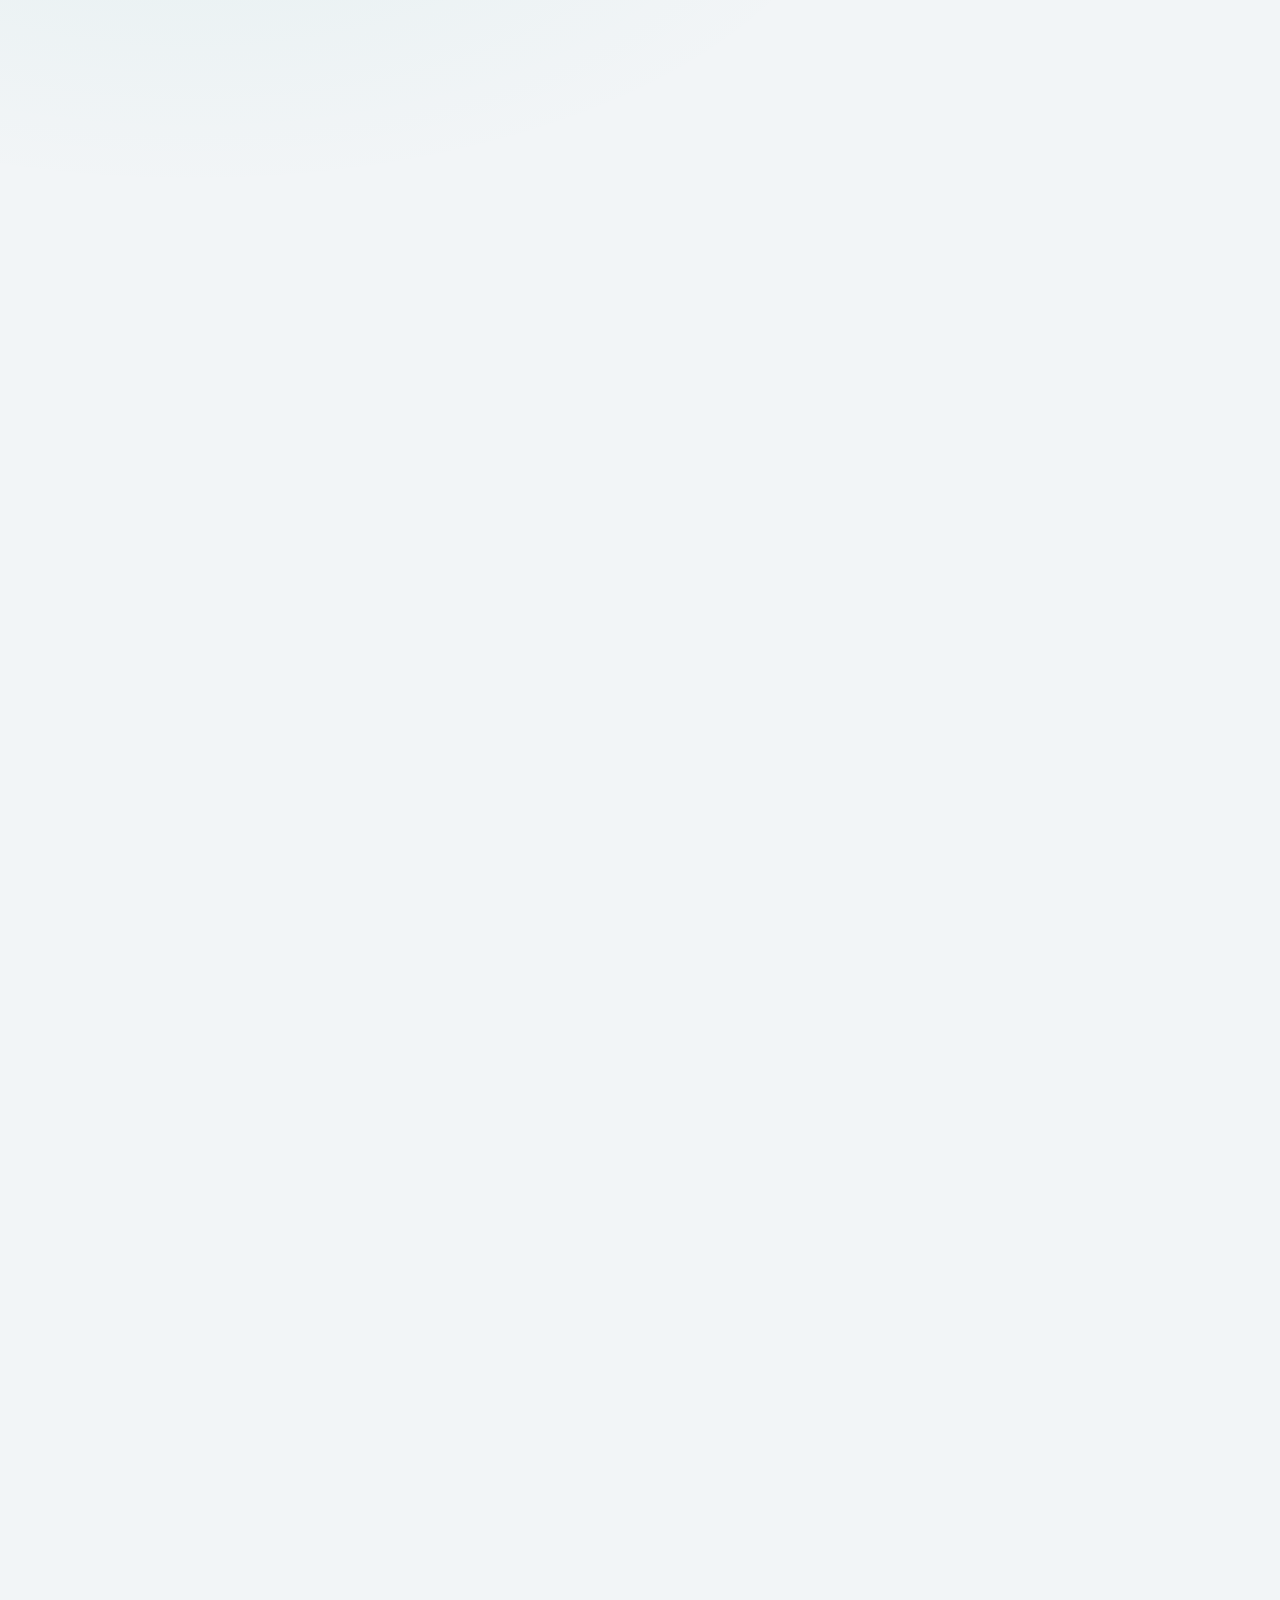
==== commit 0cc88023: "fix: corrige guard de auth — body oculto até sessão verificada" ====
--- a/index.html
+++ b/index.html
@@ -6,10 +6,32 @@
   <meta name="theme-color" content="#081c2f">
   <title>Meu time · EPI-USE Brasil</title>
   <link rel="icon" href="assets/epiuse-logo.png">
+  <!-- Auth guard: redireciona para login.html se não autenticado -->
+  <script>
+    window.__SUPABASE_URL__  = 'https://fkwanbbbhdtcouncqslf.supabase.co';
+    window.__SUPABASE_ANON__ = 'sb_publishable_zYq9l4KiCvlsjpcU047hlQ_g5v0syD4';
+  </script>
+  <script src="https://cdn.jsdelivr.net/npm/@supabase/supabase-js@2/dist/umd/supabase.min.js"></script>
+  <script>
+    (async () => {
+      const sb = supabase.createClient(window.__SUPABASE_URL__, window.__SUPABASE_ANON__);
+      // Supabase processa o magic link da URL automaticamente
+      const { data: { session } } = await sb.auth.getSession();
+      if (!session) {
+        window.location.replace('login.html');
+      } else {
+        // Expõe sessão e cliente para app.js
+        window.__SB__ = sb;
+        window.__SESSION__ = session;
+        // Revela o body apenas após confirmar sessão
+        document.body.style.visibility = '';
+      }
+    })();
+  </script>
   <link rel="stylesheet" href="assets/fonts/fonts.css">
   <link rel="stylesheet" href="styles.css">
 </head>
-<body>
+<body style="visibility:hidden">
   <svg class="icon-sprite" aria-hidden="true">
     <symbol id="i-grid" viewBox="0 0 24 24"><rect x="3.5" y="3.5" width="6.5" height="6.5" rx="1.6"/><rect x="14" y="3.5" width="6.5" height="6.5" rx="1.6"/><rect x="3.5" y="14" width="6.5" height="6.5" rx="1.6"/><rect x="14" y="14" width="6.5" height="6.5" rx="1.6"/></symbol>
     <symbol id="i-map" viewBox="0 0 24 24"><path d="M9 4.5 3.8 6.7v12.8L9 17.3l6 2.2 5.2-2.2V4.5L15 6.7 9 4.5Z"/><path d="M9 4.5v12.8M15 6.7v12.8"/></symbol>
@@ -98,9 +120,10 @@
               <svg class="profile-chevron"><use href="#i-chevron-down"/></svg>
             </button>
             <div class="profile-popover" id="profilePopover" hidden>
-              <div class="popover-eyebrow">SESSÃO DE DEMONSTRAÇÃO</div>
-              <p>Você está visualizando o painel como <strong id="popoverName">Adriano Martins</strong>.</p>
+              <div class="popover-eyebrow">SESSÃO ATIVA</div>
+              <p>Autenticado como <strong id="popoverName">—</strong>.</p>
               <button class="btn btn-soft btn-block" id="popoverChange">Alterar gestor</button>
+              <button class="btn btn-soft btn-block" id="logoutBtn" style="margin-top:6px;color:var(--red,#ef4444)">Sair</button>
             </div>
           </div>
         </div>
